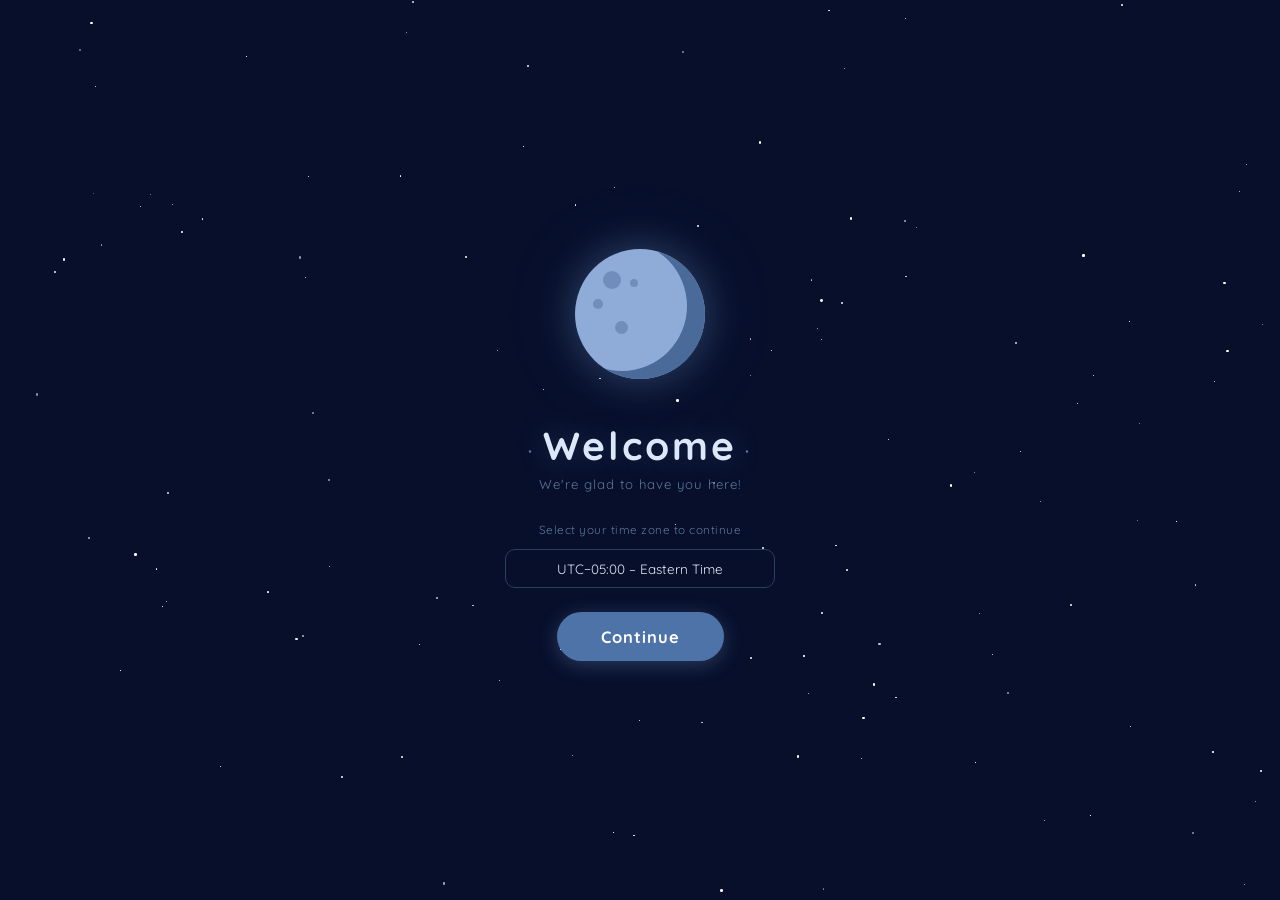
==== index.html @ efb3298e "Rename crescent_index.html to index.html" ====
<!DOCTYPE html>
<html lang="en">
<head>
  <meta charset="UTF-8">
  <meta name="viewport" content="width=device-width, initial-scale=1.0">
  <title>Crescent</title>
  <link rel="stylesheet" href="crescent_style.css">
</head>
<body>
<!-- ══ STAR BACKGROUND ══ -->
<div id="stars"></div>

<!-- ══ TOAST NOTIFICATION ══ -->
<div id="toast">✓ Saved!</div>

<!-- ═══════════════════════════════════════
     WELCOME SCREEN
═══════════════════════════════════════ -->
<div id="screen-welcome" class="screen active">

  <!-- Crescent Moon Illustration -->
  <div class="moon-wrap">
    <div class="moon-body">
      <!-- Craters -->
      <div class="moon-crater" style="width:18px;height:18px;top:22px;left:28px;"></div>
      <div class="moon-crater" style="width:10px;height:10px;top:50px;left:18px;"></div>
      <div class="moon-crater" style="width:13px;height:13px;top:72px;left:40px;"></div>
      <div class="moon-crater" style="width:8px;height:8px;top:30px;left:55px;"></div>
    </div>
  </div>

  <div class="welcome-title">Welcome</div>
  <div class="welcome-sub">We're glad to have you here!</div>

  <div class="tz-label">Select your time zone to continue</div>
  <select class="tz-select" id="tz-select">
    <option value="-12">UTC−12:00 – Baker Island</option>
    <option value="-11">UTC−11:00 – American Samoa</option>
    <option value="-10">UTC−10:00 – Hawaii</option>
    <option value="-9">UTC−09:00 – Alaska</option>
    <option value="-8">UTC−08:00 – Pacific Time</option>
    <option value="-7">UTC−07:00 – Mountain Time</option>
    <option value="-6">UTC−06:00 – Central Time</option>
    <option value="-5" selected>UTC−05:00 – Eastern Time</option>
    <option value="-4">UTC−04:00 – Atlantic Time</option>
    <option value="-3">UTC−03:00 – Brasília</option>
    <option value="-2">UTC−02:00 – Mid-Atlantic</option>
    <option value="-1">UTC−01:00 – Azores</option>
    <option value="0">UTC+00:00 – London / Dublin</option>
    <option value="1">UTC+01:00 – Paris / Berlin</option>
    <option value="2">UTC+02:00 – Cairo / Kyiv</option>
    <option value="3">UTC+03:00 – Moscow / Riyadh</option>
    <option value="4">UTC+04:00 – Dubai / Baku</option>
    <option value="5">UTC+05:00 – Islamabad</option>
    <option value="5.5">UTC+05:30 – India (IST)</option>
    <option value="6">UTC+06:00 – Dhaka</option>
    <option value="7">UTC+07:00 – Bangkok / Jakarta</option>
    <option value="8">UTC+08:00 – Beijing / Singapore</option>
    <option value="9">UTC+09:00 – Tokyo / Seoul</option>
    <option value="9.5">UTC+09:30 – Adelaide</option>
    <option value="10">UTC+10:00 – Sydney</option>
    <option value="11">UTC+11:00 – Solomon Islands</option>
    <option value="12">UTC+12:00 – Auckland / Fiji</option>
  </select>

  <button class="btn-continue" onclick="enterApp()">Continue</button>
</div>

<!-- ═══════════════════════════════════════
     MAIN CALENDAR SCREEN
═══════════════════════════════════════ -->
<div id="screen-main" class="screen">
  <div class="app-container">

    <!-- TOP BAR: Bell · Moon · Wrench (matching reference) -->
    <div class="topbar">
      <button class="topbar-icon-btn" title="Notifications" onclick="showToast('no notifications rn lmao')">
        <img src="images/bell.png" style= 'width: 45px; height: 15%;'>
      </button>
      <button class="topbar-icon-btn center-logo" title="Crescent">
        <img src="images/moon.png" style= 'width: 48px; height: 30%; padding-right: 15%;'>
      </button>
      <button class="topbar-icon-btn" title="Settings" onclick="showScreen('settings')">
        <img src="images/settings.png" style= 'width: 50px; height: 50%;'>
      </button>
    </div>
    <div class="topbar-divider"></div>

    <!-- LIVE DATE + TIME -->
    <div class="date-display">
      <div class="date-big" id="main-date-big">Loading…</div>
      <div class="date-sub" id="main-date-sub">Fetching your local time…</div>
    </div>

    <!-- CALENDAR CARD -->
    <div class="calendar-card">
      <div class="cal-nav">
        <button class="cal-nav-btn" onclick="changeMonth(-1)">‹</button>
        <span class="cal-month" id="cal-month-label">Month Year</span>
        <button class="cal-nav-btn" onclick="changeMonth(1)">›</button>
      </div>
      <div class="cal-grid" id="cal-grid"></div>
    </div>

    <!-- SCROLLABLE: Special Days + Reminders -->
    <div class="content-scroll" id="content-area">
      <div id="selected-day-banner"></div>

      <div class="section-title">Special Events</div>
      <div id="special-list"></div>

      <div class="section-title">Reminders</div>
      <div id="reminder-list"></div>
    </div>

    <!-- FLOATING ACTION BUTTON -->
    <button class="fab" onclick="openAddModal()" title="Add Reminder">+</button>

  </div>
</div>

<!-- ═══════════════════════════════════════
     SETTINGS SCREEN
═══════════════════════════════════════ -->
<div id="screen-settings" class="screen">
  <div class="settings-container">

    <!-- Header with red X (matching reference) -->
    <div class="settings-header">
      <h2>Settings</h2>
      <button class="close-btn" onclick="showScreen('main')" title="Close">✕</button>
    </div>

    <div class="settings-body">

      <!-- Dyslexic Font toggle -->
      <div class="setting-row">
        <div>
          <div class="setting-label">Dyslexic Font</div>
          <div class="setting-hint">Easier-to-read typeface</div>
        </div>
        <button class="toggle" id="toggle-dyslexic" onclick="toggleSetting('dyslexic')"></button>
      </div>

      <!-- Extra Events toggle -->
      <div class="setting-row">
        <div>
          <div class="setting-label">Extra Events <span style="color:var(--muted);font-size:0.8rem">?</span></div>
          <div class="setting-hint">Show moon phases &amp; astronomy days</div>
        </div>
        <button class="toggle" id="toggle-extra" onclick="toggleSetting('extra')"></button>
      </div>

      <!-- Text Size SLIDER -->
      <div class="setting-row column">
        <div style="display:flex;justify-content:space-between;width:100%;align-items:center">
          <div class="setting-label">Text Size</div>
          <div id="size-label" style="font-size:0.82rem;color:var(--accent);font-weight:700">Normal</div>
        </div>
        <div class="size-slider-wrap">
          <input
            type="range"
            class="size-slider"
            id="size-slider"
            min="0" max="4" step="1"
            value="2"
            oninput="onSizeSlider(this.value)"
          >
          <div class="size-labels">
            <span>Tiny</span>
            <span>Small</span>
            <span>Normal</span>
            <span>Large</span>
            <span>Huge</span>
          </div>
        </div>
      </div>

      <!-- Themes -->
      <div class="setting-row column">
        <div class="setting-label">Themes</div>
        <div class="theme-swatches">
          <div class="theme-swatch swatch-dark active" id="swatch-dark" onclick="setTheme('dark')" title="Dark Space">
            <span class="check">✓</span>
          </div>
          <div class="theme-swatch swatch-light" id="swatch-light" onclick="setTheme('light')" title="Light">
            <span class="check">✓</span>
          </div>
          <div class="theme-swatch swatch-purple" id="swatch-purple" onclick="setTheme('purple')" title="Deep Purple">
            <span class="check">✓</span>
          </div>
        </div>
      </div>

      <!-- Timezone -->
      <div class="setting-row column">
        <div class="setting-label">Time Zone</div>
        <select class="tz-settings" id="tz-select-settings" onchange="changeTimezone(this.value)"></select>
      </div>

      <!-- Reset -->
      <div class="setting-row setting-danger">
        <div>
          <div class="setting-label">Reset All Data</div>
          <div class="setting-hint">Permanently clears reminders</div>
        </div>
        <button
          class="btn-sm btn-cancel"
          style="font-family:var(--font)"
          onclick="resetData()"
        >Reset</button>
      </div>

      <div class="settings-footer">Crescent v2.0 · Made with 🌙</div>
    </div>
  </div>

  <!-- Hidden horror entry — very faint dot in corner -->
  <button id="horror-trigger" onclick="showScreen('horror')" title="..."></button>
</div>

<!-- ═══════════════════════════════════════
     ADD REMINDER MODAL
═══════════════════════════════════════ -->
<div class="modal-overlay" id="modal-add">
  <div class="modal">
    <h2>➕ New Reminder</h2>
    <label>What do you want to remember?</label>
    <input type="text" id="r-text" placeholder="e.g. Call mom, Doctor's appointment…" maxlength="80">
    <label>Date</label>
    <input type="date" id="r-date">
<label style="display:flex;align-items:center;justify-content:space-between;width:100%;cursor:pointer;white-space: nowrap; font-size: 20px">
  All Day?
  <input style='margin-left:7rem; margin-bottom: 2px; width: 200%; height: 200%;' type="checkbox" id="r-allday" onchange="document.getElementById('r-time').disabled=this.checked;document.getElementById('r-time').style.opacity=this.checked?'0.3':'1'">
</label>
    <input type="time" id="r-time">
    <div class="modal-actions">
      <button class="btn-sm btn-cancel" onclick="closeModal('modal-add')">Cancel</button>
      <button class="btn-sm btn-primary" onclick="addReminder()">Save</button>
    </div>
  </div>
</div>
  <script src="ai ahh code/crescent_app.js"></script>
</body>
</html>
---- crescent_style.css ----
/* ═══════════════════════════════════════════
   CRESCENT — style.css
   Space-dark theme matching reference design
═══════════════════════════════════════════ */

@import url('https://fonts.googleapis.com/css2?family=Quicksand:wght@400;500;600;700&family=Creepster&family=Special+Elite&display=swap');

/* ── VARIABLES ── */
:root {
  --bg:        #070F2B;
  --bg2:       #111c2b;
  --panel:     #070F2B;
  --panel2:    #1C2A5C;
  --panel3:    #060e2a;
  --border:    #2a4060;
  --accent:    #6e93c8;
  --accent2:   #4e73a8;
  --accent-glow: #6e93c855;
  --moon:      #8fabd8;
  --moon-shadow: #4a6a9a;
  --text:      #dce8fa;
  --text2:     #a0bada;
  --muted:     #5a7898;
  --red:       #d95555;
  --green:     #4caf7d;
  --special:   #a06ee0;
  --special2:  #7b4db8;
  --sunday:    #c96060;
  --radius:    16px;
  --radius-sm: 10px;
  --font:      'Quicksand', sans-serif;
  --base-size: 14px;
}
/* ── LIGHT THEME ── */
body.theme-light {
  --bg:        #d8e4f0;
  --bg2:       #ccd8e8;
  --panel:     #becde0;
  --panel2:    #aebdd0;
  --panel3:    #9eadc0;
  --border:    #8090aa;
  --accent:    #3a5f95;
  --accent2:   #2a4f85;
  --accent-glow: #3a5f9533;
  --moon:      #4a6a9a;
  --moon-shadow:#2a4a7a;
  --text:      #0e1e30;
  --text2:     #2a3e58;
  --muted:     #4a6080;
  --red:       #c0392b;
  --special:   #7b2da8;
  --special2:  #5b1d88;
}

/* ── PURPLE THEME ── */
body.theme-purple {
  --bg:        #100920;
  --bg2:       #160d2a;
  --panel:     #1f1040;
  --panel2:    #291550;
  --panel3:    #331a60;
  --border:    #4a2880;
  --accent:    #b080f0;
  --accent2:   #8a50d0;
  --accent-glow: #b080f055;
  --moon:      #d0a0ff;
  --moon-shadow:#7040c0;
  --text:      #f0e4ff;
  --text2:     #c8a8f8;
  --muted:     #8060b0;
  --special:   #e060d0;
  --special2:  #b040a0;
}

/* ── RESET & BASE ── */
*, *::before, *::after { box-sizing: border-box; margin: 0; padding: 0; }

html { font-size: var(--base-size); }

body {
  background: var(--bg);
  color: var(--text);
  font-family: var(--font);
  font-size: 1rem;
  min-height: 100vh;
  overflow: hidden;
  transition: background 0.4s, color 0.4s;
  cursor: default;
}

/* ── FONT SIZE CLASSES ── */
html.size-xs  { --base-size: 11px; }
html.size-sm  { --base-size: 13px; }
html.size-md  { --base-size: 15px; }
html.size-lg  { --base-size: 17px; }
html.size-xl  { --base-size: 20px; }

/* ── DYSLEXIC ── */
body.dyslexic { font-family: 'Comic Sans MS', 'Chalkboard SE', cursive !important; letter-spacing: 0.4px; }

/* ────────────────────────────────────────
   STARS
──────────────────────────────────────── */
#stars {
  position: fixed; inset: 0;
  pointer-events: none; z-index: 0;
  overflow: hidden;
}
.star {
  position: absolute;
  background: #fff;
  border-radius: 50%;
  animation: twinkle var(--d, 3s) ease-in-out infinite alternate;
}
body.theme-light.star { background: #3a5f95; opacity: 0.25; box-shadow: none; }
@keyframes twinkle {
  from { opacity: 0.5;  transform: scale(0.8); }
  to   { opacity: 1;    transform: scale(1.4); box-shadow: 0 0 6px 2px rgba(180,210,255,0.9); }
}

/* ────────────────────────────────────────
   SCREEN SYSTEM
──────────────────────────────────────── */
.screen {
  position: fixed; inset: 0;
  display: flex; flex-direction: column;
  align-items: center; justify-content: center;
  z-index: 10; padding: 20px;
  opacity: 0; pointer-events: none;
  transition: opacity 0.45s ease;
}
.screen.active { opacity: 1; pointer-events: all; }

/* ────────────────────────────────────────
   WELCOME SCREEN
──────────────────────────────────────── */
#screen-welcome {
  background: transparent;
  gap: 6px;
}

/* Moon SVG illustration */
.moon-wrap {
  position: relative;
  width: 160px; height: 160px;
  margin-bottom: 16px;
}
.moon-body {
  width: 130px; height: 130px;
  background: var(--moon);
  border-radius: 50%;
  position: absolute;
  top: 10px; left: 15px;
  box-shadow:
    inset -18px -8px 0 var(--moon-shadow),
    0 0 40px var(--accent-glow),
    0 0 80px #6e93c822;
  animation: moon-float 4s ease-in-out infinite;
}
.moon-crater {
  position: absolute;
  background: var(--moon-shadow);
  border-radius: 50%;
  opacity: 0.45;
}
@keyframes moon-float {
  0%,100% { transform: translateY(0) rotate(-2deg); }
  50%     { transform: translateY(-10px) rotate(2deg); }
}

.welcome-title {
  font-size: 2.6rem; font-weight: 700;
  color: var(--text);
  letter-spacing: 3px;
  text-shadow: 0 0 30px var(--accent-glow);
  /* dotted border style from reference */
  position: relative;
}
.welcome-title::before,
.welcome-title::after {
  content: '·';
  color: var(--muted);
  font-size: 1.2rem;
  vertical-align: middle;
  margin: 0 8px;
}

.welcome-sub {
  color: var(--muted);
  font-size: 0.88rem;
  margin-bottom: 24px;
  letter-spacing: 1px;
}

.tz-label {
  font-size: 0.78rem;
  color: var(--muted);
  margin-bottom: 6px;
  letter-spacing: 0.5px;
}

.tz-select {
  background: var(--panel);
  border: 1.5px solid var(--border);
  color: var(--text);
  border-radius: var(--radius-sm);
  padding: 10px 18px;
  font-size: 0.9rem;
  font-family: var(--font);
  width: 270px;
  margin-bottom: 18px;
  outline: none;
  cursor: pointer;
  appearance: none;
  text-align: center;
  transition: border-color 0.2s;
}
.tz-select:focus { border-color: var(--accent); }

/* Continue button — rounded pill from reference */
.btn-continue {
  background: var(--accent2);
  color: #fff;
  border: none;
  border-radius: 50px;
  padding: 14px 44px;
  font-size: 1.1rem;
  font-family: var(--font);
  font-weight: 700;
  cursor: pointer;
  letter-spacing: 1px;
  transition: all 0.2s;
  box-shadow: 0 4px 20px var(--accent-glow);
}
.btn-continue:hover {
  background: var(--accent);
  transform: translateY(-2px);
  box-shadow: 0 8px 28px var(--accent-glow);
}
.btn-continue:active { transform: translateY(0); }

/* ────────────────────────────────────────
   MAIN APP
──────────────────────────────────────── */
#screen-main {
  padding: 0;
  flex-direction: row;
  justify-content: center;
  align-items: stretch;
}

.app-container {
  width: 100%;
  max-width: 420px;
  height: 100vh;
  display: flex;
  flex-direction: column;
  position: relative;
  overflow: hidden;
  background: var(--bg);
}

/* ── TOP BAR ── */
.topbar {
  display: flex;
  justify-content: space-between;
  align-items: center;
  padding: 12px 18px 10px;
  background: var(--panel);
  border-bottom: 1px solid var(--border);
  position: relative; z-index: 20;
  gap: 10px;
}

.topbar-icons {
  display: flex;
  gap: 18px;
  align-items: center;
  flex: 1;
  justify-content: center;
}

/* Bell, Moon logo, Wrench — matching reference icons row */
.topbar-icon-btn {
  background: none; border: none;
  color: var(--text2); font-size: 1.3rem;
  cursor: pointer; padding: 4px;
  transition: all 0.2s; border-radius: 8px;
  display: flex; align-items: center;
}
.topbar-icon-btn:hover { color: var(--accent); transform: scale(1.05); }
.topbar-icon-btn.center-logo {
  font-size: 1.6rem; color: var(--moon);
  filter: drop-shadow(0 0 8px var(--accent-glow));
}

.topbar-divider {
  height: 1px;
  background: var(--border);
  margin: 0 18px;
}

/* ── DATE DISPLAY ── */
.date-display {
  background: var(--panel);
  padding: 10px 18px 8px;
  text-align: center;
  border-bottom: 1px solid var(--border);
}
.date-big { font-size: 1.15rem; font-weight: 700; color: var(--accent); }
.date-sub { font-size: 0.75rem; color: var(--muted); margin-top: 2px; }

/* ── CALENDAR CARD ── */
.calendar-card {
  margin: 10px 12px 0;
  background: var(--panel2);
  border-radius: var(--radius);
  border: 1px solid var(--border);
  padding: 12px 10px;
  box-shadow: 0 4px 24px #00000044;
}

.cal-nav {
  display: flex;
  justify-content: space-between;
  align-items: center;
  margin-bottom: 10px;
  padding: 0 4px;
}
.cal-nav-btn {
  background: var(--panel3); border: none;
  color: var(--text); border-radius: 8px;
  width: 28px; height: 28px;
  font-size: 0.95rem; cursor: pointer;
  transition: background 0.2s;
  display: flex; align-items: center; justify-content: center;
}
.cal-nav-btn:hover { background: var(--accent2); }
.cal-month { font-size: 1rem; font-weight: 700; color: var(--text); }

.cal-grid {
  display: grid;
  grid-template-columns: repeat(7, 1fr);
  gap: 2px;
}
.cal-header {
  text-align: center;
  font-size: 0.7rem; font-weight: 700;
  padding: 3px 0; color: var(--muted);
}
.cal-header.weekend { color: var(--sunday); }

.cal-day {
  text-align: center;
  padding: 5px 2px;
  border-radius: 8px;
  font-size: 0.8rem;
  cursor: pointer;
  transition: all 0.12s;
  color: var(--text);
  min-height: 30px;
  display: flex; flex-direction: column;
  align-items: center; justify-content: center;
  position: relative;
}
.cal-day:hover:not(.empty) { background: var(--panel3); }
.cal-day.today {
  background: var(--accent2);
  color: #fff;
  font-weight: 700;
  box-shadow: 0 2px 10px var(--accent-glow);
}
.cal-day.selected {
  outline: 2px solid var(--accent);
  outline-offset: -1px;
}
.cal-day.empty { cursor: default; pointer-events: none; }
.cal-day.other-month { color: var(--muted); opacity: 0.35; }
.cal-day.weekend-col { color: #d07070; }
.cal-day.today.weekend-col { color: #fff; }

/* Dot indicators */
.cal-day::after {
  content: '';
  position: absolute; bottom: 2px; left: 50%;
  transform: translateX(-50%);
  width: 0; height: 0;
  border-radius: 50%;
  transition: all 0.2s;
}
.cal-day.has-reminder::after {
  width: 4px; height: 4px;
  background: var(--accent);
}
.cal-day.has-special::after {
  width: 4px; height: 4px;
  background: var(--special);
}
.cal-day.has-reminder.has-special::after {
  background: linear-gradient(var(--accent), var(--special));
}

/* ── SCROLL CONTENT ── */
.content-scroll {
  flex: 1; overflow-y: auto;
  padding: 10px 14px 80px;
  scrollbar-width: thin;
  scrollbar-color: var(--border) transparent;
}
.content-scroll::-webkit-scrollbar { width: 4px; }
.content-scroll::-webkit-scrollbar-track { background: transparent; }
.content-scroll::-webkit-scrollbar-thumb { background: var(--border); border-radius: 4px; }

.section-title {
  font-size: 0.68rem; font-weight: 700;
  color: var(--muted); text-transform: uppercase;
  letter-spacing: 1.5px; margin: 12px 0 6px;
}

/* Selected day banner */
.day-banner {
  background: var(--panel);
  border-radius: var(--radius-sm);
  padding: 8px 14px;
  margin-bottom: 8px;
  font-size: 0.85rem;
  color: var(--accent);
  font-weight: 700;
  text-align: center;
  border: 1px solid var(--border);
}

/* Special day item */
.special-item {
  background: var(--panel);
  border-radius: var(--radius-sm);
  padding: 9px 12px;
  margin-bottom: 7px;
  display: flex; align-items: center; gap: 10px;
  border-left: 3px solid var(--special2);
}
.special-item .si-emoji { font-size: 1.15rem; }
.special-item .si-name { font-size: 0.88rem; font-weight: 600; color: var(--text); }
.special-item .si-date { font-size: 0.7rem; color: var(--muted); }

/* Reminder item */
.reminder-item {
  background: var(--panel);
  border-radius: var(--radius-sm);
  padding: 9px 12px;
  margin-bottom: 7px;
  display: flex; align-items: flex-start; gap: 10px;
  border-left: 3px solid var(--accent2);
  transition: background 0.15s;
}
.reminder-item:hover { background: var(--panel2); }
.ri-dot {
  width: 7px; height: 7px;
  border-radius: 50%; background: var(--accent);
  flex-shrink: 0; margin-top: 5px;
}
.ri-body { flex: 1; }
.ri-text { font-size: 0.88rem; color: var(--text); }
.ri-date { font-size: 0.7rem; color: var(--muted); margin-top: 2px; }
.ri-del {
  background: none; border: none;
  color: var(--muted); cursor: pointer;
  font-size: 0.9rem; padding: 2px 5px;
  border-radius: 6px; transition: all 0.15s;
  flex-shrink: 0;
}
.ri-del:hover { background: var(--red); color: #fff; }

.no-items {
  color: var(--muted); font-size: 0.82rem;
  text-align: center; padding: 10px 0;
  font-style: italic;
}

/* ── FAB ── */
.fab {
  position: absolute; bottom: 22px; right: 18px;
  width: 52px; height: 52px; border-radius: 50%;
  background: var(--special2); border: none; color: #fff;
  font-size: 1.5rem; cursor: pointer; z-index: 30;
  box-shadow: 0 4px 18px #a06ee055;
  transition: all 0.2s;
  display: flex; align-items: center; justify-content: center;
}
.fab:hover { transform: scale(1.1) rotate(90deg); background: var(--accent2); box-shadow: 0 6px 24px var(--accent-glow); }

/* ────────────────────────────────────────
   SETTINGS SCREEN
──────────────────────────────────────── */
#screen-settings {
  padding: 0;
  flex-direction: row;
  justify-content: center;
  align-items: stretch;
  background: var(--bg);
}

.settings-container {
  width: 100%; max-width: 420px; height: 100vh;
  display: flex; flex-direction: column;
  background: var(--bg);
}

.settings-header {
  display: flex; justify-content: space-between; align-items: center;
  padding: 18px 20px 14px;
  background: var(--panel);
  border-bottom: 1px solid var(--border);
}
.settings-header h2 {
  font-size: 1.35rem; font-weight: 700;
  color: var(--text); letter-spacing: 1px;
}

/* Red X close button — from reference */
.close-btn {
  width: 32px; height: 32px; border-radius: 50%;
  background: var(--red); border: none; color: #fff;
  font-size: 1rem; cursor: pointer;
  display: flex; align-items: center; justify-content: center;
  font-weight: 700; transition: transform 0.2s, background 0.2s;
  box-shadow: 0 2px 10px #d9555544;
}
.close-btn:hover { transform: scale(1.12); background: #ff4444; }

.settings-body {
  flex: 1; overflow-y: auto;
  padding: 0 0 30px;
}

.setting-row {
  display: flex; justify-content: space-between; align-items: center;
  padding: 15px 20px;
  border-bottom: 1px solid var(--border);
}
.setting-row.column {
  flex-direction: column; align-items: flex-start; gap: 12px;
}
.setting-label { font-size: 1rem; font-weight: 700; color: var(--text); }
.setting-hint  { font-size: 0.72rem; color: var(--muted); margin-top: 2px; }

/* Toggle — matching reference style */
.toggle {
  width: 50px; height: 26px;
  background: var(--panel3); border-radius: 13px;
  position: relative; cursor: pointer;
  border: 1.5px solid var(--border);
  transition: background 0.3s, border-color 0.3s;
  flex-shrink: 0;
}
.toggle.on { background: var(--accent2); border-color: var(--accent); }
.toggle::after {
  content: '';
  position: absolute;
  width: 20px; height: 20px;
  background: #fff; border-radius: 50%;
  top: 1px; left: 2px;
  transition: left 0.25s;
  box-shadow: 0 1px 4px #0005;
}
.toggle.on::after { left: 24px; }

/* Text size slider */
.size-slider-wrap { width: 100%; }
.size-slider {
  -webkit-appearance: none; appearance: none;
  width: 100%; height: 6px;
  background: var(--panel3);
  border-radius: 3px; outline: none;
  border: 1px solid var(--border);
  margin: 6px 0 4px;
  cursor: pointer;
}
.size-slider::-webkit-slider-thumb {
  -webkit-appearance: none; appearance: none;
  width: 20px; height: 20px; border-radius: 50%;
  background: var(--accent2);
  box-shadow: 0 0 8px var(--accent-glow);
  border: 2px solid var(--accent);
  cursor: pointer; transition: transform 0.15s;
}
.size-slider::-webkit-slider-thumb:hover { transform: scale(1.2); }
.size-slider::-moz-range-thumb {
  width: 20px; height: 20px; border-radius: 50%;
  background: var(--accent2); border: 2px solid var(--accent);
  cursor: pointer;
}
.size-labels {
  display: flex; justify-content: space-between;
  font-size: 0.7rem; color: var(--muted);
  padding: 0 2px;
}

/* Theme swatches — reference shows checkmark boxes */
.theme-swatches { display: flex; gap: 14px; }
.theme-swatch {
  width: 52px; height: 52px; border-radius: 10px;
  cursor: pointer; border: 2.5px solid transparent;
  transition: all 0.2s; position: relative; overflow: hidden;
}
.theme-swatch.active { border-color: var(--accent); }
.theme-swatch .check {
  position: absolute; bottom: 2px; right: 4px;
  font-size: 1.1rem; display: none; color: var(--green);
  font-weight: 700; text-shadow: 0 1px 3px #000a;
}
.theme-swatch.active .check { display: block; }
.swatch-dark   { background: linear-gradient(135deg, #0d1520 50%, #1c2e44 50%); }
.swatch-light  { background: linear-gradient(135deg, #d8e4f0 50%, #9eadc0 50%); }
.swatch-purple { background: linear-gradient(135deg, #100920 50%, #291550 50%); }

/* Danger zone */
.setting-danger .setting-label { color: var(--red); }

/* TZ settings select */
.tz-settings {
  width: 100%;
  background: var(--panel2);
  border: 1.5px solid var(--border);
  color: var(--text); border-radius: var(--radius-sm);
  padding: 9px 14px; font-family: var(--font);
  font-size: 0.9rem; outline: none; cursor: pointer;
  margin-bottom: 0;
  transition: border-color 0.2s;
}
.tz-settings:focus { border-color: var(--accent); }

/* Footer */
.settings-footer {
  padding: 20px; text-align: center;
  color: var(--muted); font-size: 0.7rem; opacity: 0.5;
}

/* Secret horror button */
#horror-trigger {
  position: absolute; bottom: 16px; right: 16px;
  width: 22px; height: 22px; opacity: 0.04;
  border: none; background: #fff;
  border-radius: 50%; cursor: pointer; z-index: 50;
}
#horror-trigger:hover { opacity: 0.1; }

/* ────────────────────────────────────────
   MODAL
──────────────────────────────────────── */
.modal-overlay {
  position: fixed; inset: 0;
  background: #00000099; z-index: 100;
  display: flex; align-items: center; justify-content: center;
  opacity: 0; pointer-events: none; transition: opacity 0.3s;
}
.modal-overlay.open { opacity: 1; pointer-events: all; }

.modal {
  background: var(--panel);
  border-radius: var(--radius);
  padding: 22px 24px;
  width: 320px; max-width: 94vw;
  border: 1px solid var(--border);
  box-shadow: 0 20px 60px #00000077;
  transform: translateY(24px); transition: transform 0.3s;
}
.modal-overlay.open .modal { transform: translateY(0); }
.modal h2 { font-size: 1.15rem; margin-bottom: 16px; color: var(--text); }
.modal label { font-size: 0.75rem; color: var(--muted); display: block; margin-bottom: 4px; }
.modal input, .modal select {
  width: 100%; background: var(--panel2);
  border: 1.5px solid var(--border); color: var(--text);
  border-radius: var(--radius-sm); padding: 9px 12px;
  font-size: 0.9rem; font-family: var(--font);
  margin-bottom: 12px; outline: none;
  transition: border-color 0.2s;
}
.modal input:focus, .modal select:focus { border-color: var(--accent); }
.modal-actions { display: flex; gap: 10px; justify-content: flex-end; }
.btn-sm {
  padding: 9px 20px; font-size: 0.88rem;
  border-radius: 10px; border: none;
  font-family: var(--font); font-weight: 700; cursor: pointer;
  transition: all 0.2s;
}
.btn-primary { background: var(--accent2); color: #fff; }
.btn-primary:hover { background: var(--accent); }
.btn-cancel { background: var(--panel2); color: var(--muted); }
.btn-cancel:hover { background: var(--panel3); color: var(--text); }

/* ────────────────────────────────────────
   TOAST
──────────────────────────────────────── */
#toast {
  position: fixed; bottom: 88px; left: 50%;
  transform: translateX(-50%) translateY(18px);
  background: var(--panel2); color: var(--text);
  padding: 9px 20px; border-radius: 12px;
  font-size: 0.85rem; z-index: 200;
  opacity: 0; pointer-events: none;
  transition: all 0.3s; white-space: nowrap;
  border: 1px solid var(--border);
  box-shadow: 0 4px 20px #00000055;
}
#toast.show { opacity: 1; transform: translateX(-50%) translateY(0); }

/* ────────────────────────────────────────
   HORROR SCREEN
──────────────────────────────────────── */
#screen-horror {
  background: #000;
  z-index: 200;
  padding: 0;
  justify-content: center;
}

/* Atmospheric fog */
.horror-fog {
  position: absolute; inset: 0;
  background:
    radial-gradient(ellipse 60% 40% at 20% 30%, #1a000855 0%, transparent 60%),
    radial-gradient(ellipse 50% 60% at 80% 70%, #0a001555 0%, transparent 50%);
  pointer-events: none; z-index: 1;
  animation: fog-drift 8s ease-in-out infinite alternate;
}
@keyframes fog-drift {
  from { transform: translateX(-3%) translateY(-2%); }
  to   { transform: translateX(3%) translateY(2%); }
}

/* Dripping blood effect at top */
.drips {
  position: absolute; top: 0; left: 0; right: 0;
  height: 60px; z-index: 3; pointer-events: none;
  display: flex; gap: 0;
}
.drip {
  flex: 1;
  background: linear-gradient(to bottom, #8b0000, transparent);
  transform-origin: top;
  animation: drip-anim var(--drip-d, 4s) ease-in-out var(--drip-delay, 0s) infinite alternate;
  border-radius: 0 0 50% 50%;
  opacity: 0.7;
}
@keyframes drip-anim {
  from { transform: scaleY(0.3); }
  to   { transform: scaleY(1); }
}

/* Horror menu */
.horror-menu {
  position: relative; z-index: 10;
  display: flex; flex-direction: column;
  align-items: center; justify-content: center;
  text-align: center; padding: 30px;
  width: 100%; height: 100%;
}

.horror-title {
  font-family: var(--font-horror);
  font-size: 4rem; color: #8b0000;
  text-shadow:
    0 0 10px #ff0000aa,
    0 0 30px #ff000055,
    0 0 60px #ff000022;
  animation: flicker 5s ease-in-out infinite;
  letter-spacing: 4px;
  margin-bottom: 6px;
}
.horror-sub {
  font-family: var(--font-horror2);
  color: #550000; font-size: 1rem;
  margin-bottom: 10px;
  letter-spacing: 3px;
  animation: ghost-words 6s ease-in-out infinite;
}
.horror-whisper {
  color: #330000; font-size: 0.75rem;
  font-family: var(--font-horror2);
  letter-spacing: 2px; margin-bottom: 34px;
  opacity: 0.7;
  animation: flicker 3s ease-in-out infinite 1s;
}

@keyframes flicker {
  0%,100%{ opacity: 1; }
  88%{ opacity: 1; } 89%{ opacity: 0.1; } 90%{ opacity: 1; }
  95%{ opacity: 1; } 96%{ opacity: 0.3; } 97%{ opacity: 1; }
}
@keyframes ghost-words {
  0%,100%{ opacity: 0.7; transform: translateY(0); }
  50%{ opacity: 1; transform: translateY(-3px); }
}

.horror-enter-btn {
  background: transparent;
  border: 1.5px solid #6b0000;
  color: #cc1100;
  font-family: var(--font-horror);
  font-size: 1.4rem;
  padding: 13px 32px;
  border-radius: 6px; cursor: pointer;
  transition: all 0.3s; margin: 7px;
  text-shadow: 0 0 8px #ff000055;
  letter-spacing: 2px;
}
.horror-enter-btn:hover {
  background: #4a0000;
  color: #fff;
  box-shadow: 0 0 30px #ff000044;
  border-color: #880000;
}
.horror-back-btn {
  font-family: var(--font-horror2);
  font-size: 0.85rem; color: #2a0000;
  border-color: #2a0000;
  padding: 8px 20px;
}

.horror-escape {
  position: absolute; top: 14px; right: 14px;
  background: none; border: 1px solid #2a0000;
  color: #330000; font-size: 0.68rem; padding: 5px 12px;
  border-radius: 6px; cursor: pointer;
  font-family: var(--font); opacity: 0.4;
  z-index: 20; transition: opacity 0.2s;
}
.horror-escape:hover { opacity: 0.9; color: #880000; border-color: #880000; }

/* ────────────────────────────────────────
   HORROR GAME AREA
──────────────────────────────────────── */
#game-area {
  position: absolute; inset: 0;
  display: none;
  overflow: hidden;
  background: radial-gradient(ellipse at center, #0d0005 0%, #000 80%);
}

/* Maze walls */
#maze-layer {
  position: absolute; inset: 0;
  pointer-events: none; z-index: 2;
}

#game-player {
  position: absolute;
  width: 18px; height: 18px;
  background: radial-gradient(circle at 40% 40%, #88ffcc, #00cc66);
  border-radius: 50%;
  box-shadow: 0 0 12px #00ff88, 0 0 24px #00ff8866;
  z-index: 15; transition: box-shadow 0.1s;
}
#game-player.hit {
  box-shadow: 0 0 20px #ff0000, 0 0 40px #ff000066;
  background: radial-gradient(circle at 40% 40%, #ff8888, #ff0000);
}

.ghost-enemy {
  position: absolute; font-size: 1.6rem;
  z-index: 10; pointer-events: none;
  filter: drop-shadow(0 0 10px #ff000099);
  transition: none;
}

.candle-pickup {
  position: absolute; font-size: 1.3rem;
  z-index: 10; pointer-events: none;
  filter: drop-shadow(0 0 8px #ffaa0099);
  animation: candle-flicker 0.8s ease-in-out infinite alternate;
}
@keyframes candle-flicker {
  from { filter: drop-shadow(0 0 6px #ffaa0088); opacity: 0.9; }
  to   { filter: drop-shadow(0 0 14px #ffdd0099); opacity: 1; }
}

.jumpscare-overlay {
  position: absolute; inset: 0;
  background: #ff0000;
  z-index: 100; pointer-events: none;
  opacity: 0; transition: opacity 0.05s;
  display: flex; align-items: center; justify-content: center;
  font-size: 8rem;
}

/* Game HUD */
#game-hud {
  position: absolute; top: 0; left: 0; right: 0;
  padding: 10px 14px;
  display: flex; justify-content: space-between; align-items: center;
  z-index: 20; pointer-events: none;
  background: linear-gradient(to bottom, #000000cc, transparent);
}
#game-hp, #game-score {
  font-family: var(--font-horror);
  font-size: 1.15rem; color: #cc0000;
  text-shadow: 0 0 8px #ff000055;
}
#game-hp { letter-spacing: 2px; }

#game-msg {
  position: absolute; bottom: 70px; left: 50%;
  transform: translateX(-50%);
  color: #6b0000; font-family: var(--font-horror2);
  font-size: 0.88rem; text-align: center;
  z-index: 20; pointer-events: none; width: 90%;
  animation: fadepulse 2.5s ease-in-out infinite;
}
@keyframes fadepulse { 0%,100%{ opacity: 0.5; } 50%{ opacity: 1; } }

/* Sanity/survival bar */
#bar-track {
  position: absolute; bottom: 0; left: 0; right: 0;
  height: 12px; background: #1a0000; z-index: 20;
  border-top: 1px solid #330000;
}
#bar-fill {
  height: 100%;
  background: linear-gradient(90deg, #5a0000, #cc2200, #ff5500);
  transition: width 0.4s;
  box-shadow: 0 0 10px #ff000055;
}

/* End screen */
#end-screen {
  position: absolute; inset: 0;
  background: #000000ee; z-index: 30;
  display: none;
  flex-direction: column;
  align-items: center; justify-content: center;
  padding: 30px; text-align: center;
}
.end-title {
  font-family: var(--font-horror);
  font-size: 3rem; color: #8b0000;
  text-shadow: 0 0 20px #ff000066;
  margin-bottom: 8px;
  animation: flicker 4s infinite;
}
.end-score {
  font-family: var(--font-horror2);
  font-size: 1rem; color: #550000;
  margin-bottom: 24px; letter-spacing: 1px;
}

/* ────────────────────────────────────────
   RESPONSIVE
──────────────────────────────────────── */
@media (max-width: 440px) {
  .app-container, .settings-container { max-width: 100%; }
}
#r-allday {
  display: inline-block;
  margin-right: 10px;
}
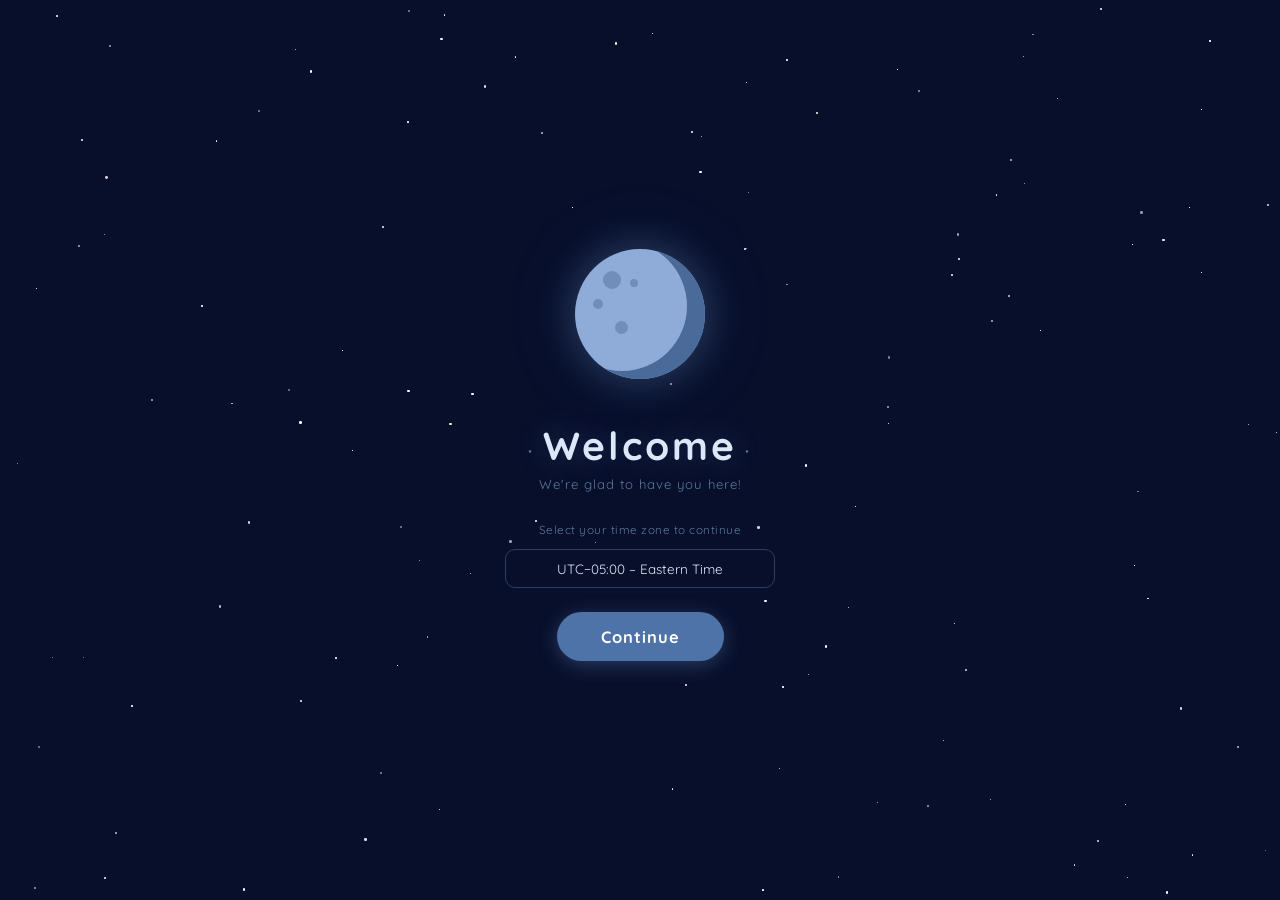
==== commit 5360733b: "Add files via upload" ====
--- a/index.html
+++ b/index.html
@@ -12,6 +12,8 @@
 
 <!-- ══ TOAST NOTIFICATION ══ -->
 <div id="toast">✓ Saved!</div>
+
+<div id="landscape-lock">Please rotate your device to portrait mode for best experience.</div>
 
 <!-- ═══════════════════════════════════════
      WELCOME SCREEN
@@ -78,7 +80,7 @@
         <img src="images/bell.png" style= 'width: 45px; height: 15%;'>
       </button>
       <button class="topbar-icon-btn center-logo" title="Crescent">
-        <img src="images/moon.png" style= 'width: 48px; height: 30%; padding-right: 15%;'>
+        <img src="images/moon.png" style= 'width: 60px; height: 50%; padding-right: -5%;'>
       </button>
       <button class="topbar-icon-btn" title="Settings" onclick="showScreen('settings')">
         <img src="images/settings.png" style= 'width: 50px; height: 50%;'>
@@ -137,7 +139,7 @@
       <div class="setting-row">
         <div>
           <div class="setting-label">Dyslexic Font</div>
-          <div class="setting-hint">Easier-to-read typeface</div>
+          <div class="setting-hint">for my dyslexic homies</div>
         </div>
         <button class="toggle" id="toggle-dyslexic" onclick="toggleSetting('dyslexic')"></button>
       </div>
@@ -145,10 +147,28 @@
       <!-- Extra Events toggle -->
       <div class="setting-row">
         <div>
-          <div class="setting-label">Extra Events <span style="color:var(--muted);font-size:0.8rem">?</span></div>
-          <div class="setting-hint">Show moon phases &amp; astronomy days</div>
+          <div class="setting-label">Extra Events<span style="color:var(--muted);font-size:0.8rem">?</span></div>
+          <div class="setting-hint">Includes events such as long weekends and moon phases.</div>
         </div>
         <button class="toggle" id="toggle-extra" onclick="toggleSetting('extra')"></button>
+      </div>
+
+      <!-- Simple Animations toggle -->
+      <div class="setting-row">
+        <div>
+          <div class="setting-label">Limited Animations</div>
+          <div class="setting-hint">Lower motion and simplified transitions.</div>
+        </div>
+        <button class="toggle" id="toggle-simple-animations" onclick="toggleSetting('simpleAnimations')"></button>
+      </div>
+
+      <!-- Long Weekend Country -->
+      <div class="setting-row">
+        <div>
+          <div class="setting-label">Country</div>
+          <div class="setting-hint">For better accuracy in events</div>
+        </div>
+        <select id="country-select" onchange="setLongWeekendCountry(this.value)"></select>
       </div>
 
       <!-- Text Size SLIDER -->
--- a/crescent_style.css
+++ b/crescent_style.css
@@ -260,6 +260,29 @@
   background: var(--bg);
 }
 
+#landscape-lock {
+  display: none;
+  position: fixed;
+  inset: 0;
+  z-index: 9999;
+  background: rgba(0,0,0,0.9);
+  color: #fff;
+  font-size: 1.1rem;
+  font-weight: 600;
+  text-align: center;
+  align-items: center;
+  justify-content: center;
+  padding: 24px;
+  line-height: 1.4;
+  pointer-events: none;
+}
+
+@media screen and (orientation: landscape) and (max-width: 900px) {
+  #landscape-lock { display: flex; pointer-events: all; }
+  body > *:not(#landscape-lock) { display: none !important; }
+  #stars, #toast, .screen { display: none !important; }
+}
+
 /* ── TOP BAR ── */
 .topbar {
   display: flex;
@@ -362,8 +385,13 @@
   display: flex; flex-direction: column;
   align-items: center; justify-content: center;
   position: relative;
-}
-.cal-day:hover:not(.empty) { background: var(--panel3); }
+  will-change: transform, box-shadow;
+  animation: bounceIn 0.45s cubic-bezier(.22,.61,.36,1) both;
+}
+.cal-day:hover:not(.empty) { background: var(--panel3); transform: translateY(-1px) scale(1.03); }
+.cal-day.has-special { animation: bounceIn 0.5s ease both; }
+.cal-day.today, .cal-day.selected { animation: pulse 1.25s ease-in-out infinite; }
+
 .cal-day.today {
   background: var(--accent2);
   color: #fff;
@@ -398,6 +426,36 @@
 }
 .cal-day.has-reminder.has-special::after {
   background: linear-gradient(var(--accent), var(--special));
+}
+
+@keyframes bounceIn {
+  0% { transform: scale(0.76); opacity: 0; }
+  60% { transform: scale(1.02); opacity: 1; }
+  100% { transform: scale(1); opacity: 1; }
+}
+
+@keyframes pulse {
+  0%,100% { box-shadow: 0 0 0 rgba(255,255,255,0.15); }
+  50% { box-shadow: 0 0 18px rgba(110,147,200,0.45); }
+}
+
+body.simple-animations .cal-day,
+body.simple-animations .cal-day.has-special,
+body.simple-animations .special-item,
+body.simple-animations .fab,
+body.simple-animations .settings-container {
+  animation: none !important;
+}
+
+body.simple-animations .cal-day:hover:not(.empty) {
+  transform: none !important;
+}
+
+body.simple-animations .cal-day,
+body.simple-animations .cal-day.today,
+body.simple-animations .cal-day.selected,
+body.simple-animations .special-item {
+  transition: background 0.2s, box-shadow 0.2s, transform 0.2s;
 }
 
 /* ── SCROLL CONTENT ── */
@@ -438,8 +496,11 @@
   margin-bottom: 7px;
   display: flex; align-items: center; gap: 10px;
   border-left: 3px solid var(--special2);
+  animation: bounceIn 0.4s cubic-bezier(.22,.61,.36,1) both;
+  transform-origin: center;
 }
 .special-item .si-emoji { font-size: 1.15rem; }
+.special-item:hover { transform: scale(1.01); box-shadow: 0 4px 16px rgba(0,0,0,0.25); }
 .special-item .si-name { font-size: 0.88rem; font-weight: 600; color: var(--text); }
 .special-item .si-date { font-size: 0.7rem; color: var(--muted); }
 
@@ -504,6 +565,21 @@
   width: 100%; max-width: 420px; height: 100vh;
   display: flex; flex-direction: column;
   background: var(--bg);
+  animation: settingsAppear 0.45s cubic-bezier(.22,.61,.36,1); 
+}
+
+#screen-settings.active .settings-container {
+  animation: settingsAppear 0.45s cubic-bezier(.22,.61,.36,1); 
+}
+
+.settings-container.simplified {
+  animation: none;
+}
+
+@keyframes settingsAppear {
+  0% { transform: translateY(12px) scale(0.98); opacity: 0; }
+  60% { transform: translateY(-6px) scale(1.02); opacity: 1; }
+  100% { transform: translateY(0) scale(1); opacity: 1; }
 }
 
 .settings-header {
